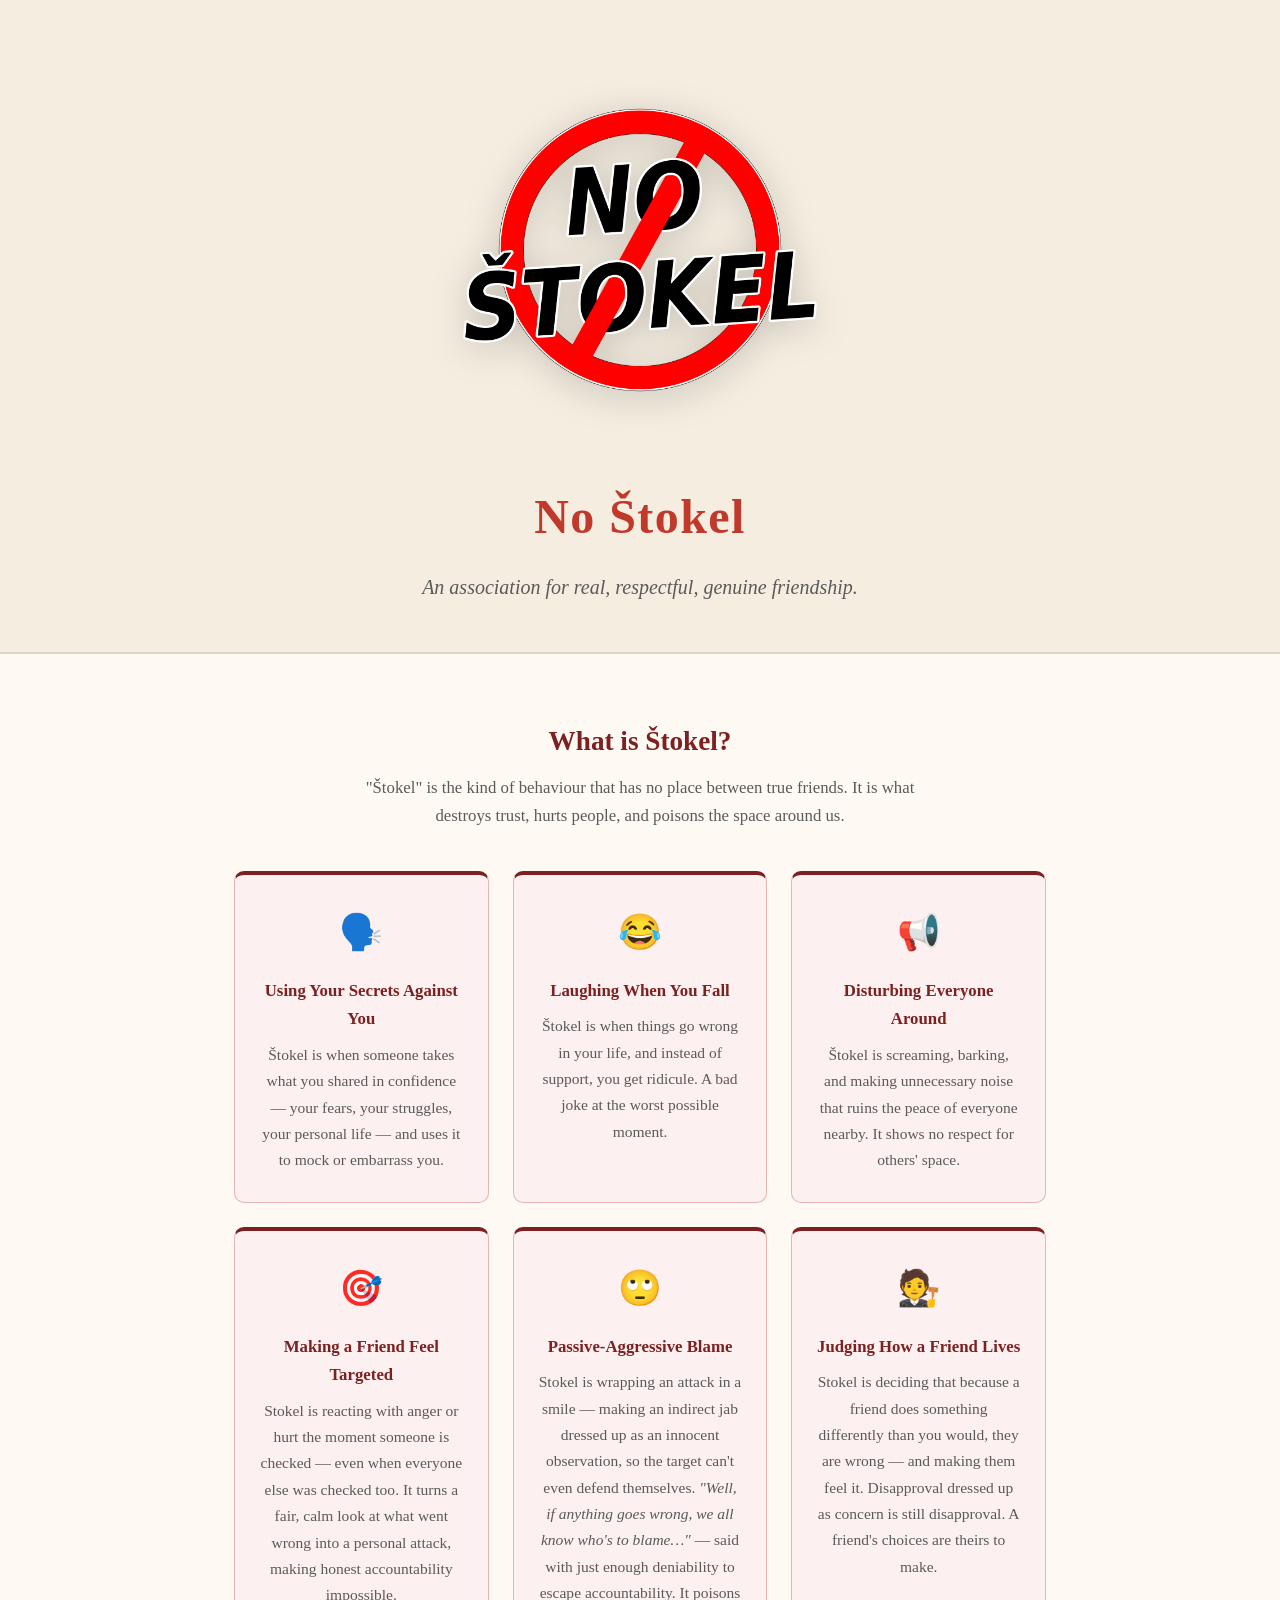
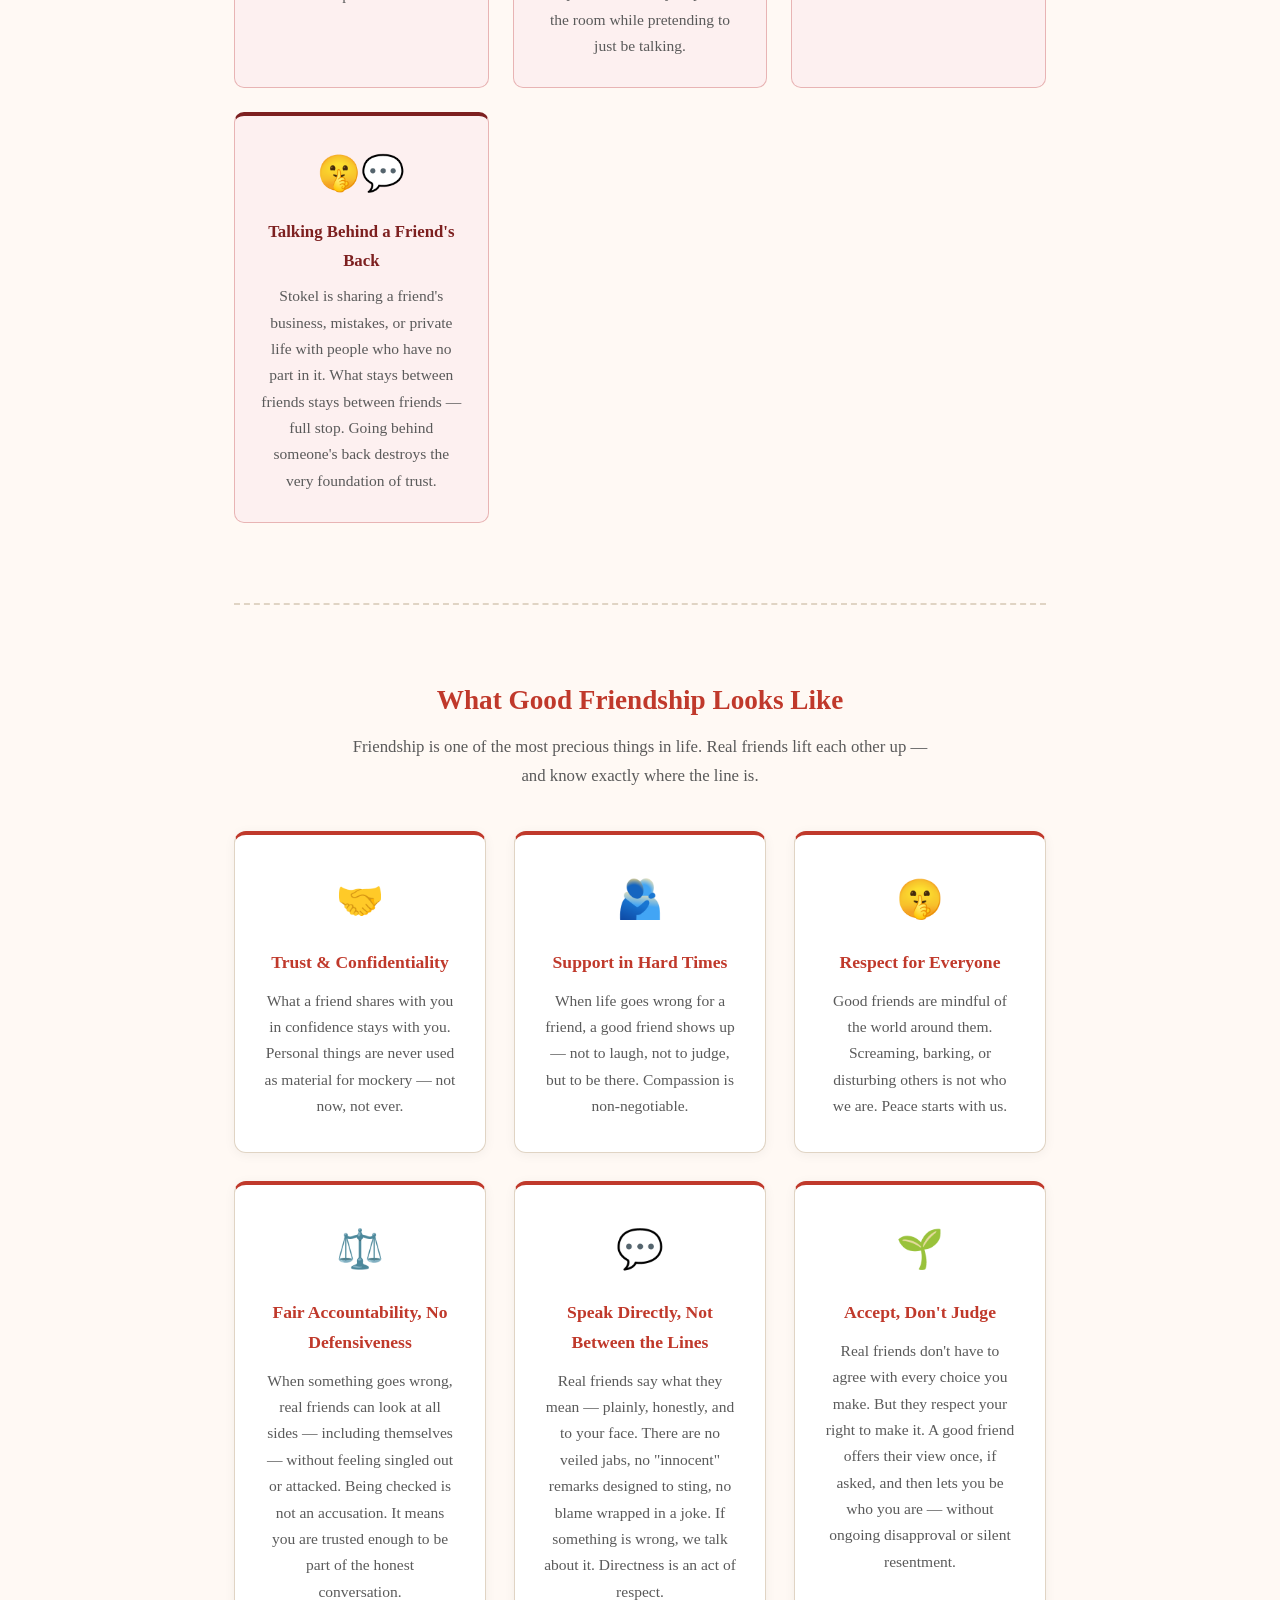
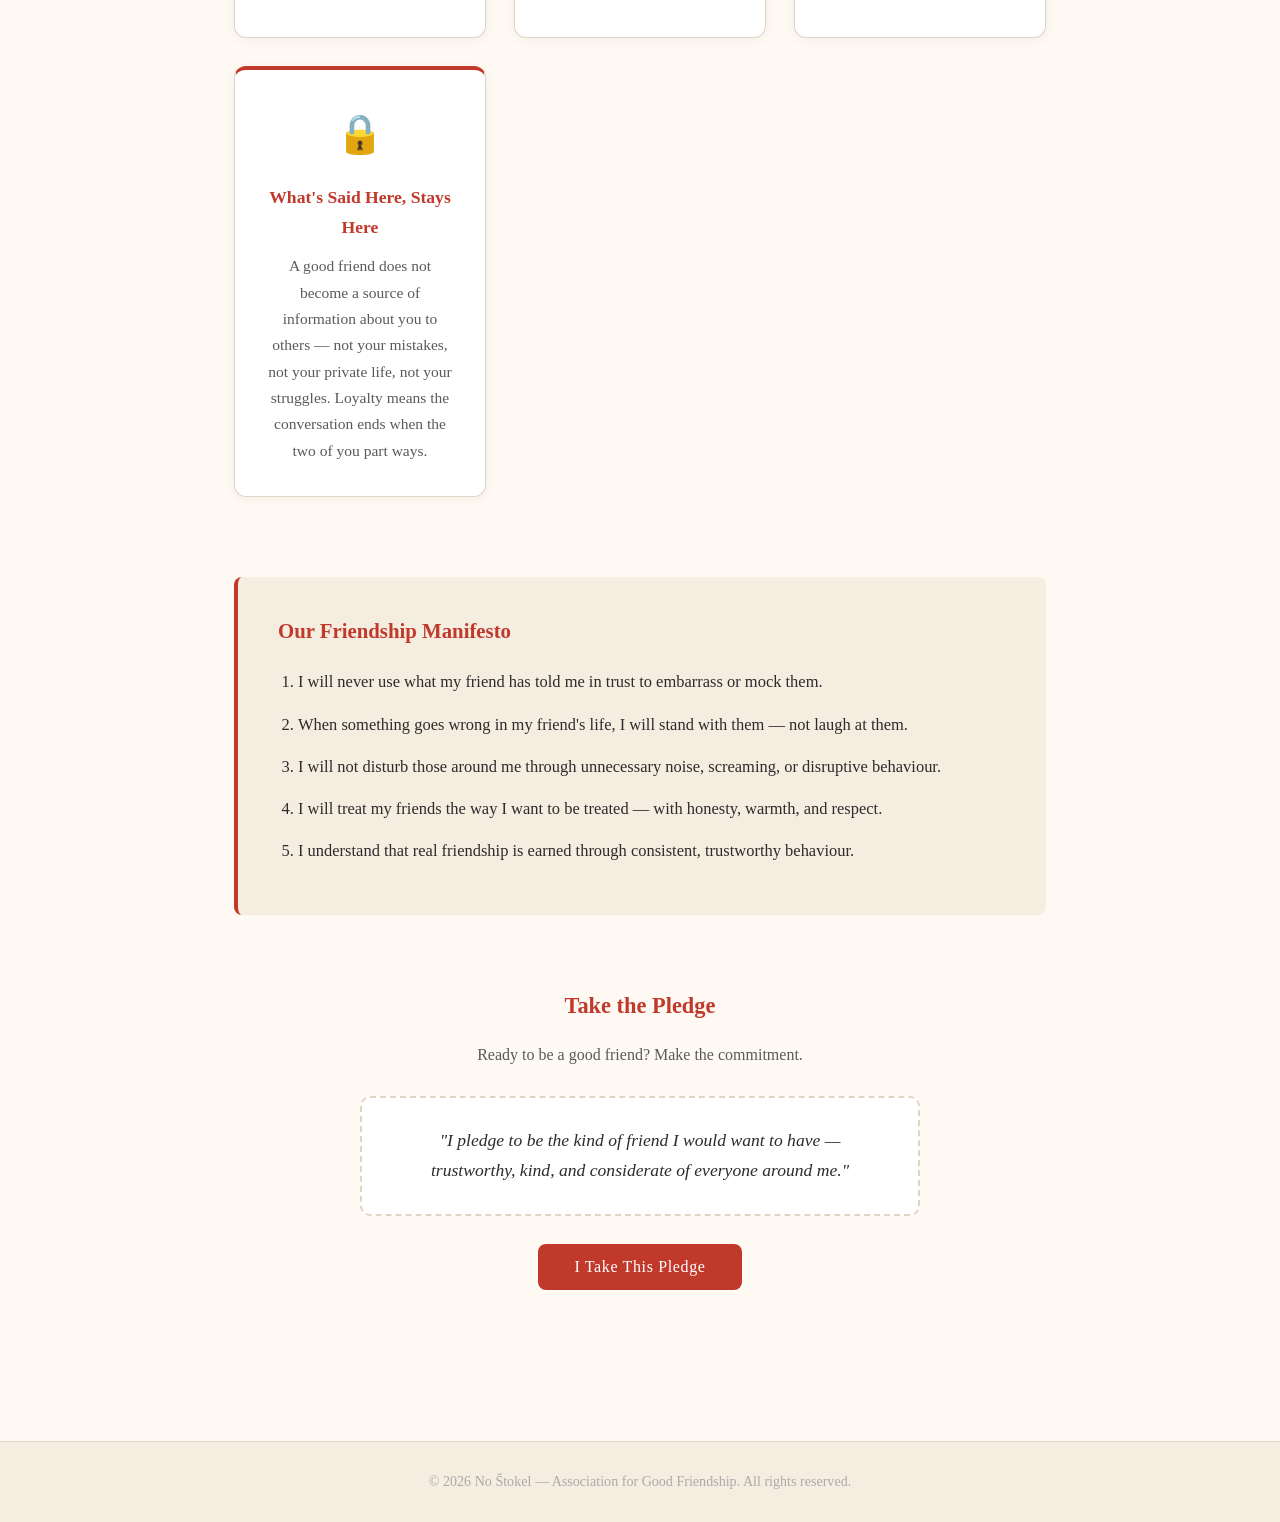
==== index.html @ 29a3761f "Initial commit: No Stokel association page" ====
<!DOCTYPE html>
<html lang="en">
<head>
  <meta charset="UTF-8" />
  <meta name="viewport" content="width=device-width, initial-scale=1.0" />
  <title>No Štokel — Association for Good Friendship</title>  <link rel="icon" type="image/x-icon" href="favicon.ico" />  <link rel="stylesheet" href="style.css" />
</head>
<body>

  <!-- HERO -->
  <header class="hero">
    <img src="NO STOKEL.png" alt="No Štokel — Good Friendship" />
    <h1>No Štokel</h1>
    <p class="tagline">An association for real, respectful, genuine friendship.</p>
  </header>

  <main>

    <!-- WHAT IS STOKEL? -->
    <section class="stokel-section">
      <div class="section-heading">
        <h2 class="bad">What is Štokel?</h2>
        <p>
          "Štokel" is the kind of behaviour that has no place between true friends.
          It is what destroys trust, hurts people, and poisons the space around us.
        </p>
      </div>
      <div class="stokel-cards">

        <article class="stokel-card">
          <span class="icon">🗣️</span>
          <h3>Using Your Secrets Against You</h3>
          <p>
            Štokel is when someone takes what you shared in confidence — your fears,
            your struggles, your personal life — and uses it to mock or embarrass you.
          </p>
        </article>

        <article class="stokel-card">
          <span class="icon">😂</span>
          <h3>Laughing When You Fall</h3>
          <p>
            Štokel is when things go wrong in your life, and instead of support,
            you get ridicule. A bad joke at the worst possible moment.
          </p>
        </article>

        <article class="stokel-card">
          <span class="icon">📢</span>
          <h3>Disturbing Everyone Around</h3>
          <p>
            Štokel is screaming, barking, and making unnecessary noise that ruins
            the peace of everyone nearby. It shows no respect for others' space.
          </p>
        </article>
        <article class="stokel-card">
          <span class="icon">🎯</span>
          <h3>Making a Friend Feel Targeted</h3>
          <p>
            Stokel is reacting with anger or hurt the moment someone is
            checked — even when everyone else was checked too. It turns a
            fair, calm look at what went wrong into a personal attack,
            making honest accountability impossible.
          </p>
        </article>

        <article class="stokel-card">
          <span class="icon">🙄</span>
          <h3>Passive-Aggressive Blame</h3>
          <p>
            Stokel is wrapping an attack in a smile — making an indirect jab
            dressed up as an innocent observation, so the target can't even
            defend themselves. <em>"Well, if anything goes wrong, we all know
            who's to blame…"</em> — said with just enough deniability to escape
            accountability. It poisons the room while pretending to just
            be talking.
          </p>
        </article>

        <article class="stokel-card">
          <span class="icon">🧑‍⚖️</span>
          <h3>Judging How a Friend Lives</h3>
          <p>
            Stokel is deciding that because a friend does something differently
            than you would, they are wrong — and making them feel it.
            Disapproval dressed up as concern is still disapproval.
            A friend's choices are theirs to make.
          </p>
        </article>

        <article class="stokel-card">
          <span class="icon">🤫💬</span>
          <h3>Talking Behind a Friend's Back</h3>
          <p>
            Stokel is sharing a friend's business, mistakes, or private life
            with people who have no part in it. What stays between friends
            stays between friends — full stop. Going behind someone's back
            destroys the very foundation of trust.
          </p>
        </article>

      </div>
    </section>

    <hr class="section-divider" />

    <!-- WHAT GOOD FRIENDSHIP LOOKS LIKE -->
    <section class="friendship-section">
      <div class="section-heading">
        <h2 class="good">What Good Friendship Looks Like</h2>
        <p>
          Friendship is one of the most precious things in life.
          Real friends lift each other up — and know exactly where the line is.
        </p>
      </div>
      <div class="pillars">

        <article class="pillar">
          <span class="icon">🤝</span>
          <h3>Trust &amp; Confidentiality</h3>
          <p>
            What a friend shares with you in confidence stays with you.
            Personal things are never used as material for mockery — not now, not ever.
          </p>
        </article>

        <article class="pillar">
          <span class="icon">🫂</span>
          <h3>Support in Hard Times</h3>
          <p>
            When life goes wrong for a friend, a good friend shows up — not to laugh,
            not to judge, but to be there. Compassion is non-negotiable.
          </p>
        </article>

        <article class="pillar">
          <span class="icon">🤫</span>
          <h3>Respect for Everyone</h3>
          <p>
            Good friends are mindful of the world around them. Screaming, barking,
            or disturbing others is not who we are. Peace starts with us.
          </p>
        </article>

        <article class="pillar">
          <span class="icon">⚖️</span>
          <h3>Fair Accountability, No Defensiveness</h3>
          <p>
            When something goes wrong, real friends can look at all sides —
            including themselves — without feeling singled out or attacked.
            Being checked is not an accusation. It means you are trusted
            enough to be part of the honest conversation.
          </p>
        </article>

        <article class="pillar">
          <span class="icon">💬</span>
          <h3>Speak Directly, Not Between the Lines</h3>
          <p>
            Real friends say what they mean — plainly, honestly, and to your face.
            There are no veiled jabs, no "innocent" remarks designed to sting,
            no blame wrapped in a joke. If something is wrong, we talk about it.
            Directness is an act of respect.
          </p>
        </article>

        <article class="pillar">
          <span class="icon">🌱</span>
          <h3>Accept, Don't Judge</h3>
          <p>
            Real friends don't have to agree with every choice you make.
            But they respect your right to make it. A good friend offers
            their view once, if asked, and then lets you be who you are —
            without ongoing disapproval or silent resentment.
          </p>
        </article>

        <article class="pillar">
          <span class="icon">🔒</span>
          <h3>What's Said Here, Stays Here</h3>
          <p>
            A good friend does not become a source of information about you
            to others — not your mistakes, not your private life, not your
            struggles. Loyalty means the conversation ends when the two of
            you part ways.
          </p>
        </article>

      </div>
    </section>

    <!-- MANIFESTO -->
    <section class="manifesto">
      <h2>Our Friendship Manifesto</h2>
      <ol>
        <li>I will never use what my friend has told me in trust to embarrass or mock them.</li>
        <li>When something goes wrong in my friend's life, I will stand with them — not laugh at them.</li>
        <li>I will not disturb those around me through unnecessary noise, screaming, or disruptive behaviour.</li>
        <li>I will treat my friends the way I want to be treated — with honesty, warmth, and respect.</li>
        <li>I understand that real friendship is earned through consistent, trustworthy behaviour.</li>
      </ol>
    </section>

    <!-- PLEDGE -->
    <section class="pledge">
      <h2>Take the Pledge</h2>
      <p>Ready to be a good friend? Make the commitment.</p>
      <div class="pledge-box">
        "I pledge to be the kind of friend I would want to have —
        trustworthy, kind, and considerate of everyone around me."
      </div>
      <br />
      <button class="pledge-btn" onclick="takePledge()">I Take This Pledge</button>
      <p class="pledge-msg" id="pledgeMsg">Welcome to No Štokel. The world needs more friends like you.</p>
    </section>

  </main>

  <footer>
    &copy; 2026 No Štokel — Association for Good Friendship. All rights reserved.
  </footer>

  <script src="main.js"></script>

</body>
</html>
---- style.css ----
*, *::before, *::after {
  box-sizing: border-box;
  margin: 0;
  padding: 0;
}

:root {
  --warm: #f5ede0;
  --accent: #c0392b;
  --dark: #2c2c2c;
  --mid: #5a5a5a;
  --light: #fff9f4;
  --border: #e0d4c4;
  --bad: #7d2020;
  --bad-bg: #fdf0f0;
  --bad-border: #e8b4b4;
}

body {
  font-family: 'Georgia', serif;
  background-color: var(--light);
  color: var(--dark);
  line-height: 1.7;
}

/* ── HERO ── */
.hero {
  display: flex;
  flex-direction: column;
  align-items: center;
  justify-content: center;
  padding: 60px 24px 48px;
  background: var(--warm);
  border-bottom: 2px solid var(--border);
  text-align: center;
}

.hero img {
  max-width: min(380px, 80vw);
  height: auto;
  filter: drop-shadow(0 6px 18px rgba(0,0,0,0.18));
  margin-bottom: 36px;
}

.hero h1 {
  font-size: clamp(1.8rem, 5vw, 3rem);
  letter-spacing: 0.03em;
  color: var(--accent);
  margin-bottom: 12px;
}

.hero p.tagline {
  font-size: clamp(1rem, 2.5vw, 1.25rem);
  color: var(--mid);
  max-width: 520px;
  font-style: italic;
}

/* ── MAIN ── */
main {
  max-width: 860px;
  margin: 0 auto;
  padding: 64px 24px 80px;
}

/* ── SECTION HEADING ── */
.section-heading {
  text-align: center;
  margin-bottom: 40px;
}

.section-heading h2 {
  font-size: 1.7rem;
  margin-bottom: 10px;
}

.section-heading h2.bad {
  color: var(--bad);
}

.section-heading h2.good {
  color: var(--accent);
}

.section-heading p {
  font-size: 1.05rem;
  color: var(--mid);
  max-width: 600px;
  margin: 0 auto;
}

/* ── STOKEL SECTION ── */
.stokel-section {
  margin-bottom: 80px;
}

.stokel-cards {
  display: grid;
  grid-template-columns: repeat(auto-fit, minmax(240px, 1fr));
  gap: 24px;
}

.stokel-card {
  background: var(--bad-bg);
  border: 1px solid var(--bad-border);
  border-top: 4px solid var(--bad);
  border-radius: 10px;
  padding: 28px 24px;
  text-align: center;
  transition: transform 0.2s, box-shadow 0.2s;
}

.stokel-card:hover {
  transform: translateY(-3px);
  box-shadow: 0 6px 20px rgba(192,57,43,0.12);
}

.stokel-card .icon {
  font-size: 2.2rem;
  margin-bottom: 14px;
  display: block;
}

.stokel-card h3 {
  font-size: 1.05rem;
  color: var(--bad);
  margin-bottom: 8px;
}

.stokel-card p {
  font-size: 0.97rem;
  color: var(--mid);
}

/* ── DIVIDER ── */
.section-divider {
  border: none;
  border-top: 2px dashed var(--border);
  margin: 0 0 72px;
}

/* ── FRIENDSHIP PILLARS ── */
.friendship-section {
  margin-bottom: 80px;
}

.pillars {
  display: grid;
  grid-template-columns: repeat(auto-fit, minmax(240px, 1fr));
  gap: 28px;
}

.pillar {
  background: #fff;
  border: 1px solid var(--border);
  border-top: 4px solid var(--accent);
  border-radius: 12px;
  padding: 32px 28px;
  text-align: center;
  box-shadow: 0 2px 12px rgba(0,0,0,0.05);
  transition: transform 0.2s, box-shadow 0.2s;
}

.pillar:hover {
  transform: translateY(-4px);
  box-shadow: 0 8px 24px rgba(0,0,0,0.1);
}

.pillar .icon {
  font-size: 2.4rem;
  margin-bottom: 16px;
  display: block;
}

.pillar h3 {
  font-size: 1.1rem;
  color: var(--accent);
  margin-bottom: 10px;
}

.pillar p {
  font-size: 0.97rem;
  color: var(--mid);
}

/* ── MANIFESTO ── */
.manifesto {
  background: var(--warm);
  border-left: 4px solid var(--accent);
  border-radius: 8px;
  padding: 36px 40px;
  margin-bottom: 72px;
}

.manifesto h2 {
  font-size: 1.3rem;
  color: var(--accent);
  margin-bottom: 20px;
}

.manifesto ol {
  padding-left: 20px;
}

.manifesto ol li {
  margin-bottom: 14px;
  font-size: 1.03rem;
  color: var(--dark);
}

/* ── PLEDGE ── */
.pledge {
  text-align: center;
}

.pledge h2 {
  font-size: 1.4rem;
  color: var(--accent);
  margin-bottom: 16px;
}

.pledge p {
  font-size: 1rem;
  color: var(--mid);
  margin-bottom: 28px;
}

.pledge-box {
  display: inline-block;
  background: #fff;
  border: 2px dashed var(--border);
  border-radius: 10px;
  padding: 28px 40px;
  font-size: 1.1rem;
  font-style: italic;
  color: var(--dark);
  max-width: 560px;
  cursor: default;
}

.pledge-btn {
  display: inline-block;
  margin-top: 28px;
  padding: 14px 36px;
  background: var(--accent);
  color: #fff;
  border: none;
  border-radius: 8px;
  font-size: 1rem;
  font-family: inherit;
  cursor: pointer;
  letter-spacing: 0.04em;
  transition: background 0.2s, transform 0.15s;
}

.pledge-btn:hover {
  background: #a93226;
  transform: scale(1.03);
}

.pledge-btn:active {
  transform: scale(0.98);
}

.pledge-msg {
  margin-top: 16px;
  font-size: 1rem;
  color: #27ae60;
  min-height: 1.5em;
  font-weight: bold;
  opacity: 0;
  transition: opacity 0.4s;
}

.pledge-msg.show {
  opacity: 1;
}

/* ── FOOTER ── */
footer {
  text-align: center;
  padding: 28px 24px;
  border-top: 1px solid var(--border);
  font-size: 0.88rem;
  color: #aaa;
  background: var(--warm);
}
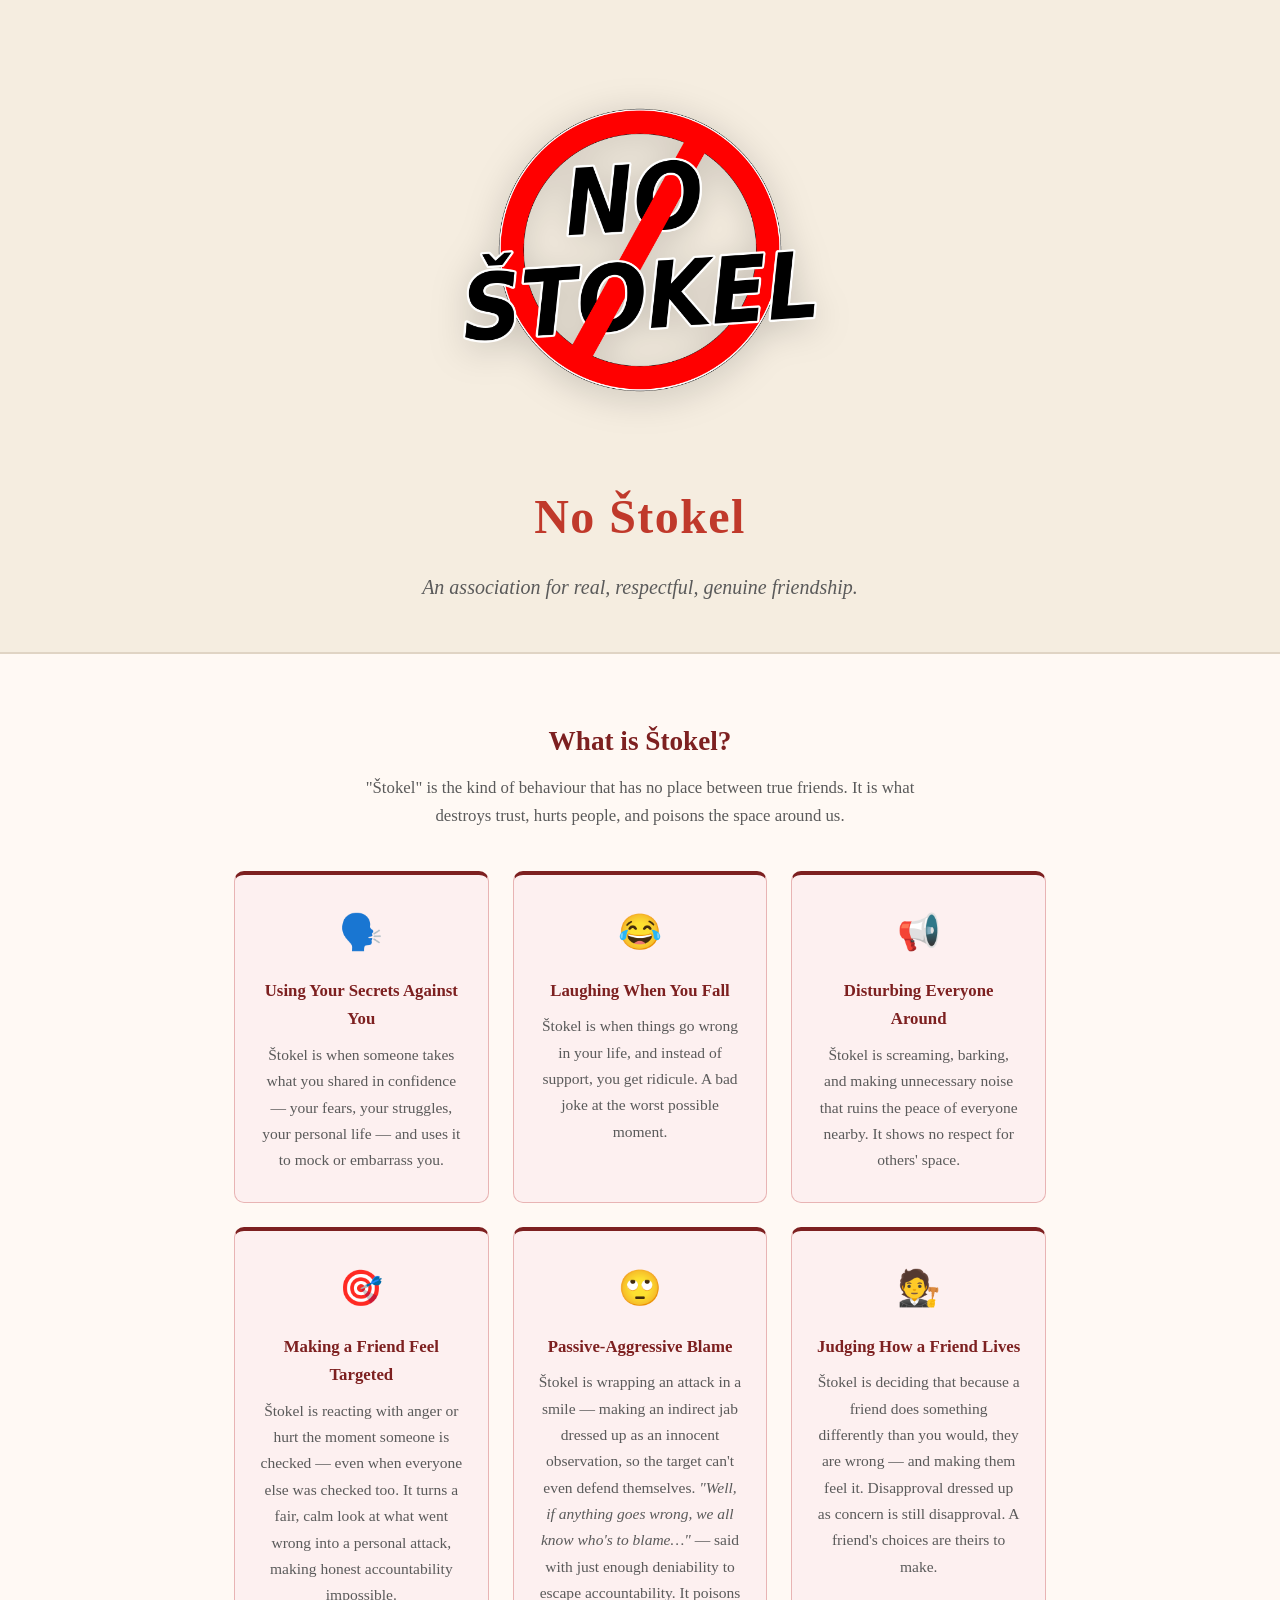
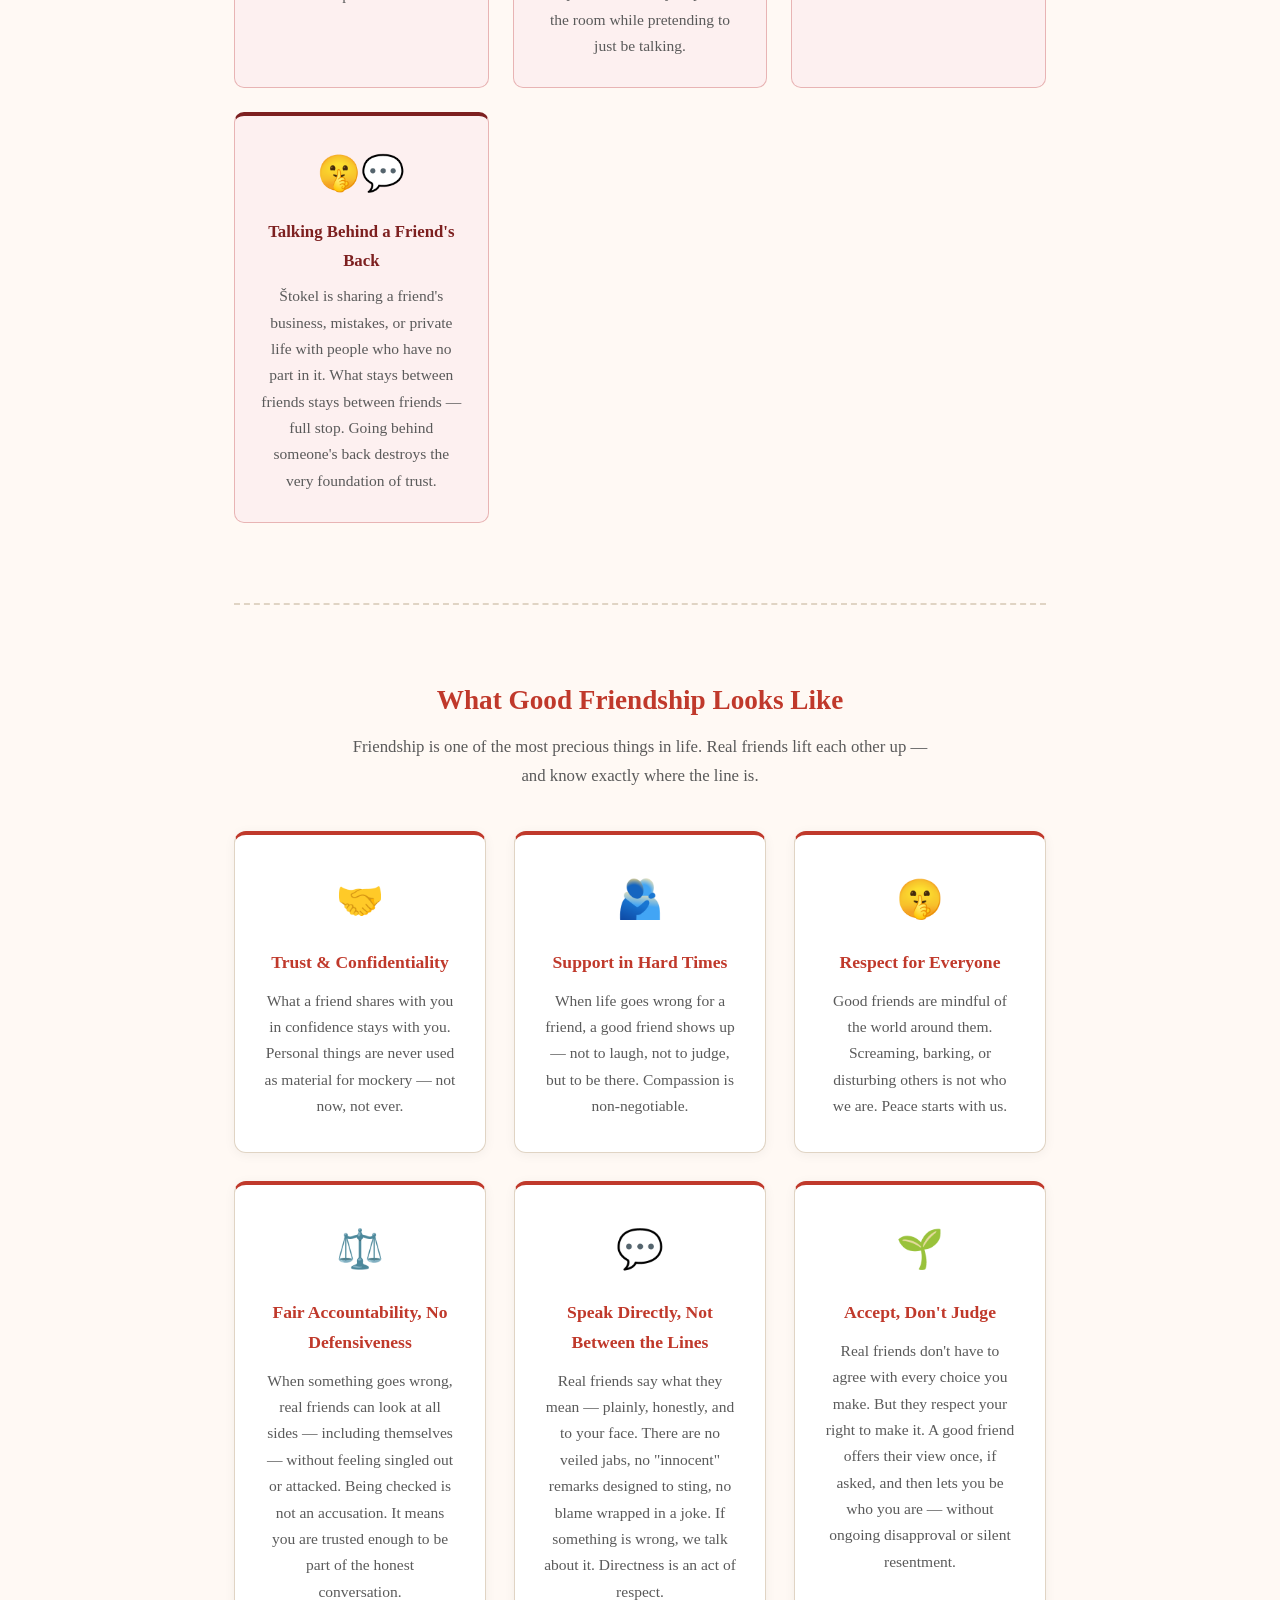
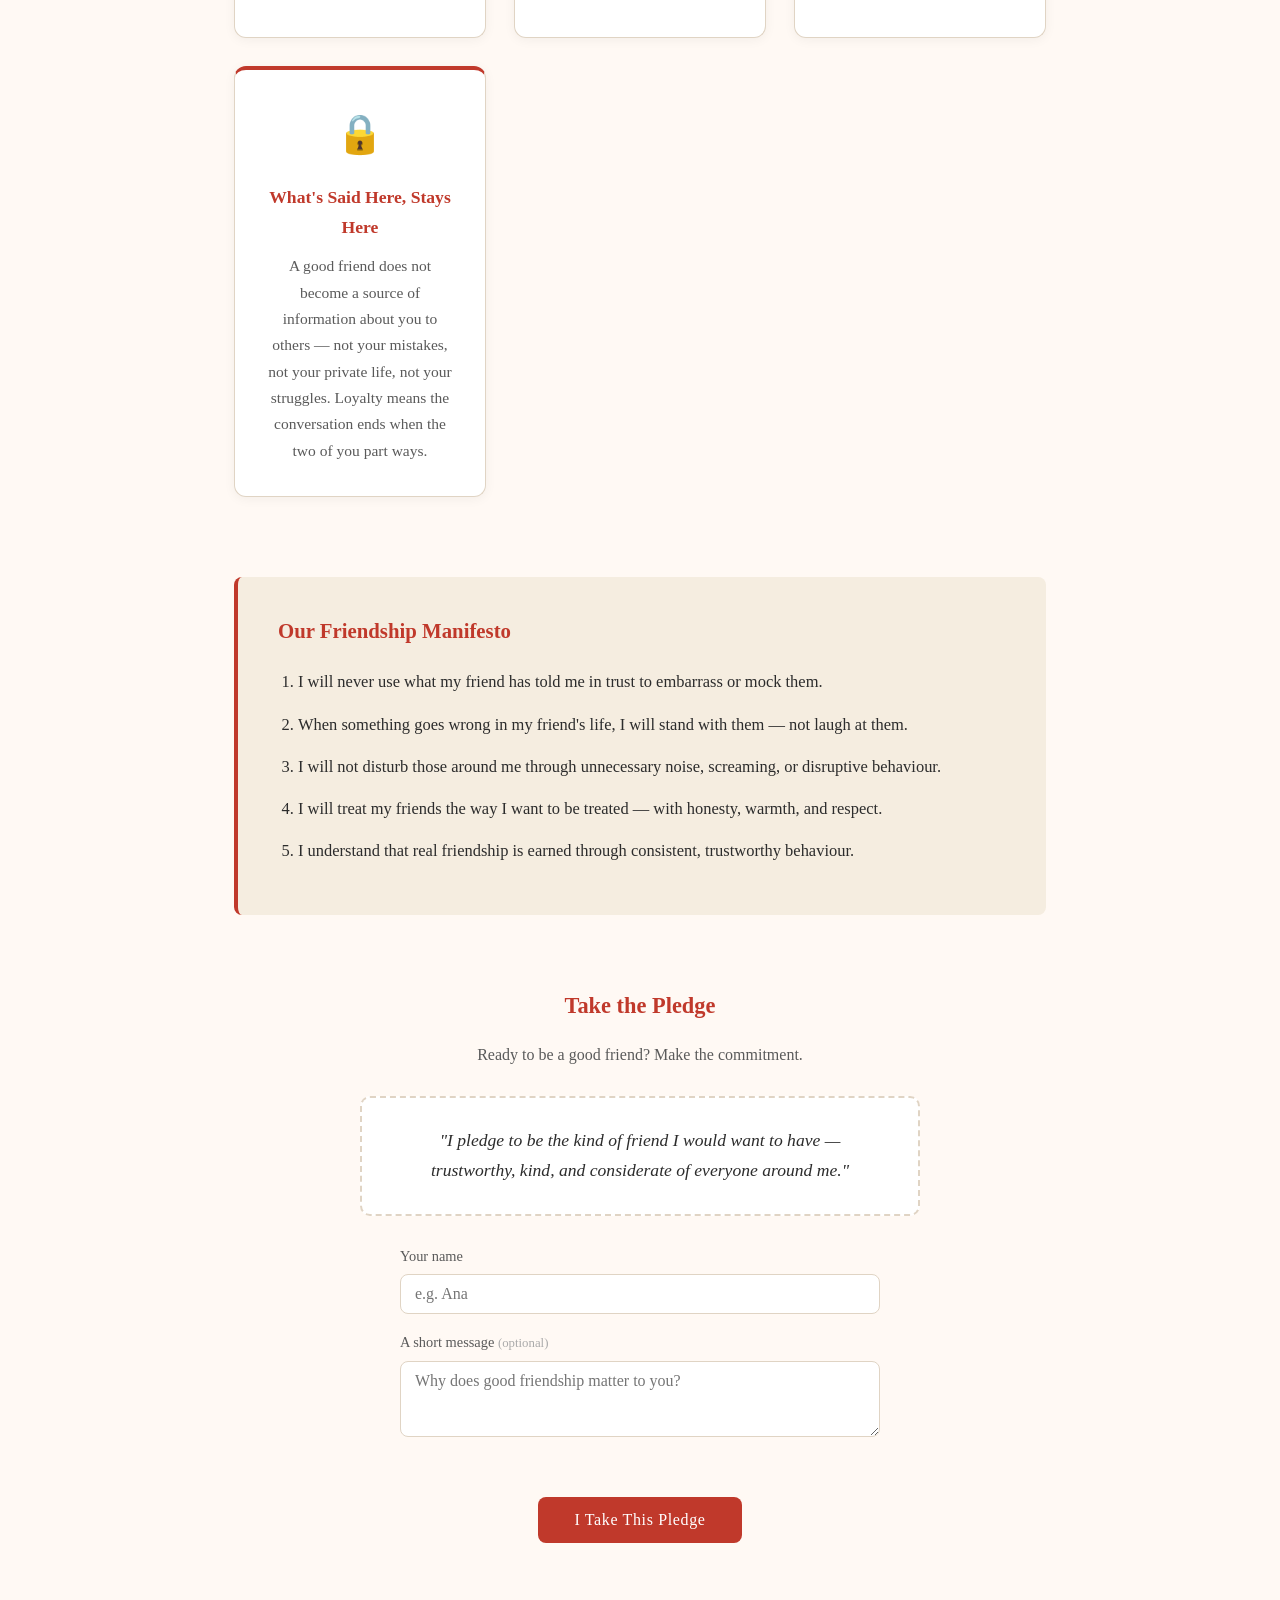
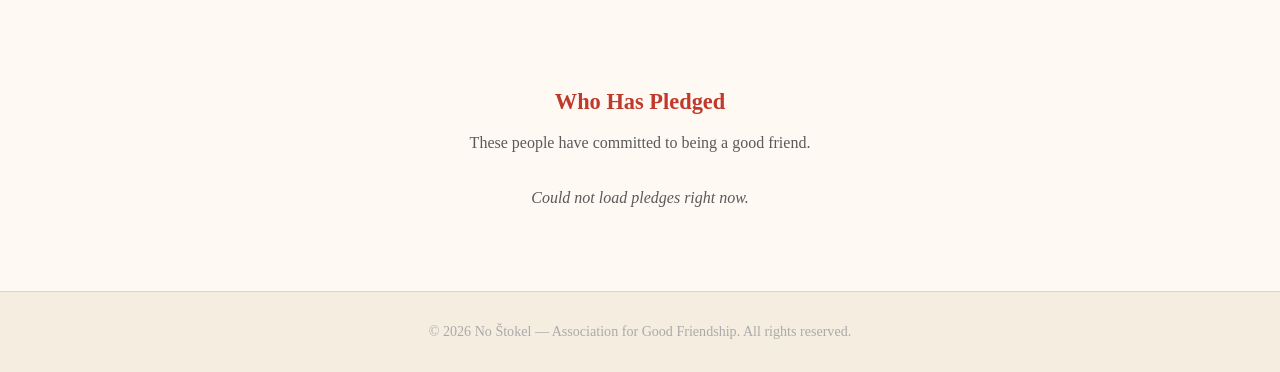
==== commit 0c9a53eb: "Add pledge form, wall, D1 backend, Turnstile, fix Štokel spelling" ====
--- a/index.html
+++ b/index.html
@@ -3,7 +3,11 @@
 <head>
   <meta charset="UTF-8" />
   <meta name="viewport" content="width=device-width, initial-scale=1.0" />
-  <title>No Štokel — Association for Good Friendship</title>  <link rel="icon" type="image/x-icon" href="favicon.ico" />  <link rel="stylesheet" href="style.css" />
+  <title>No Štokel — Association for Good Friendship</title>
+  <link rel="icon" type="image/x-icon" href="favicon.ico" />
+  <link rel="stylesheet" href="style.css" />
+  <!-- Cloudflare Turnstile -->
+  <script src="https://challenges.cloudflare.com/turnstile/v0/api.js" async defer></script>
 </head>
 <body>
 
@@ -57,7 +61,7 @@
           <span class="icon">🎯</span>
           <h3>Making a Friend Feel Targeted</h3>
           <p>
-            Stokel is reacting with anger or hurt the moment someone is
+            Štokel is reacting with anger or hurt the moment someone is
             checked — even when everyone else was checked too. It turns a
             fair, calm look at what went wrong into a personal attack,
             making honest accountability impossible.
@@ -68,7 +72,7 @@
           <span class="icon">🙄</span>
           <h3>Passive-Aggressive Blame</h3>
           <p>
-            Stokel is wrapping an attack in a smile — making an indirect jab
+            Štokel is wrapping an attack in a smile — making an indirect jab
             dressed up as an innocent observation, so the target can't even
             defend themselves. <em>"Well, if anything goes wrong, we all know
             who's to blame…"</em> — said with just enough deniability to escape
@@ -81,7 +85,7 @@
           <span class="icon">🧑‍⚖️</span>
           <h3>Judging How a Friend Lives</h3>
           <p>
-            Stokel is deciding that because a friend does something differently
+            Štokel is deciding that because a friend does something differently
             than you would, they are wrong — and making them feel it.
             Disapproval dressed up as concern is still disapproval.
             A friend's choices are theirs to make.
@@ -92,7 +96,7 @@
           <span class="icon">🤫💬</span>
           <h3>Talking Behind a Friend's Back</h3>
           <p>
-            Stokel is sharing a friend's business, mistakes, or private life
+            Štokel is sharing a friend's business, mistakes, or private life
             with people who have no part in it. What stays between friends
             stays between friends — full stop. Going behind someone's back
             destroys the very foundation of trust.
@@ -209,9 +213,31 @@
         "I pledge to be the kind of friend I would want to have —
         trustworthy, kind, and considerate of everyone around me."
       </div>
-      <br />
-      <button class="pledge-btn" onclick="takePledge()">I Take This Pledge</button>
-      <p class="pledge-msg" id="pledgeMsg">Welcome to No Štokel. The world needs more friends like you.</p>
+
+      <form class="pledge-form" id="pledgeForm" novalidate>
+        <div class="form-row">
+          <label for="pledgeName">Your name</label>
+          <input type="text" id="pledgeName" name="name" maxlength="100" placeholder="e.g. Ana" required />
+        </div>
+        <div class="form-row">
+          <label for="pledgeMessage">A short message <span class="optional">(optional)</span></label>
+          <textarea id="pledgeMessage" name="message" maxlength="500" rows="3" placeholder="Why does good friendship matter to you?"></textarea>
+        </div>
+        <!-- Cloudflare Turnstile robot check -->
+        <!-- Replace data-sitekey with your key from: dash.cloudflare.com → Turnstile → Create widget -->
+        <div class="cf-turnstile" data-sitekey="1x00000000000000000000AA" data-theme="light"></div>
+        <button class="pledge-btn" type="submit">I Take This Pledge</button>
+        <p class="pledge-feedback" id="pledgeFeedback" aria-live="polite"></p>
+      </form>
+    </section>
+
+    <!-- WALL OF PLEDGES -->
+    <section class="wall-section">
+      <h2>Who Has Pledged</h2>
+      <p class="wall-sub">These people have committed to being a good friend.</p>
+      <div class="wall" id="pledgeWall">
+        <p class="wall-empty">Loading pledges…</p>
+      </div>
     </section>
 
   </main>
--- a/style.css
+++ b/style.css
@@ -276,6 +276,127 @@
   opacity: 1;
 }
 
+/* ── PLEDGE FORM ── */
+.pledge-form {
+  margin-top: 28px;
+  display: flex;
+  flex-direction: column;
+  align-items: center;
+  gap: 16px;
+  max-width: 480px;
+  margin-left: auto;
+  margin-right: auto;
+}
+
+.form-row {
+  width: 100%;
+  display: flex;
+  flex-direction: column;
+  gap: 6px;
+  text-align: left;
+}
+
+.form-row label {
+  font-size: 0.9rem;
+  color: var(--mid);
+}
+
+.form-row .optional {
+  font-size: 0.8rem;
+  color: #aaa;
+}
+
+.form-row input,
+.form-row textarea {
+  width: 100%;
+  padding: 10px 14px;
+  border: 1px solid var(--border);
+  border-radius: 8px;
+  font-size: 1rem;
+  font-family: 'Georgia', serif;
+  background: #fff;
+  color: var(--dark);
+  resize: vertical;
+  transition: border-color 0.2s;
+}
+
+.form-row input:focus,
+.form-row textarea:focus {
+  outline: none;
+  border-color: var(--accent);
+}
+
+.pledge-feedback {
+  min-height: 1.5em;
+  font-size: 0.97rem;
+  font-weight: bold;
+  text-align: center;
+}
+
+.pledge-feedback.success { color: #27ae60; }
+.pledge-feedback.error   { color: var(--accent); }
+
+/* ── WALL OF PLEDGES ── */
+.wall-section {
+  margin-top: 72px;
+  text-align: center;
+}
+
+.wall-section h2 {
+  font-size: 1.4rem;
+  color: var(--accent);
+  margin-bottom: 8px;
+}
+
+.wall-sub {
+  font-size: 1rem;
+  color: var(--mid);
+  margin-bottom: 28px;
+}
+
+.wall {
+  display: grid;
+  grid-template-columns: repeat(auto-fill, minmax(220px, 1fr));
+  gap: 16px;
+  max-width: 860px;
+  margin: 0 auto;
+}
+
+.wall-card {
+  background: #fff;
+  border: 1px solid var(--border);
+  border-radius: 10px;
+  padding: 18px 20px;
+  text-align: left;
+  box-shadow: 0 2px 8px rgba(0,0,0,0.04);
+}
+
+.wall-card .pledger-name {
+  font-weight: bold;
+  color: var(--dark);
+  margin-bottom: 6px;
+  font-size: 0.97rem;
+}
+
+.wall-card .pledger-msg {
+  font-size: 0.9rem;
+  color: var(--mid);
+  font-style: italic;
+}
+
+.wall-card .pledger-date {
+  font-size: 0.78rem;
+  color: #bbb;
+  margin-top: 8px;
+}
+
+.wall-empty {
+  color: var(--mid);
+  font-style: italic;
+  grid-column: 1 / -1;
+  text-align: center;
+}
+
 /* ── FOOTER ── */
 footer {
   text-align: center;
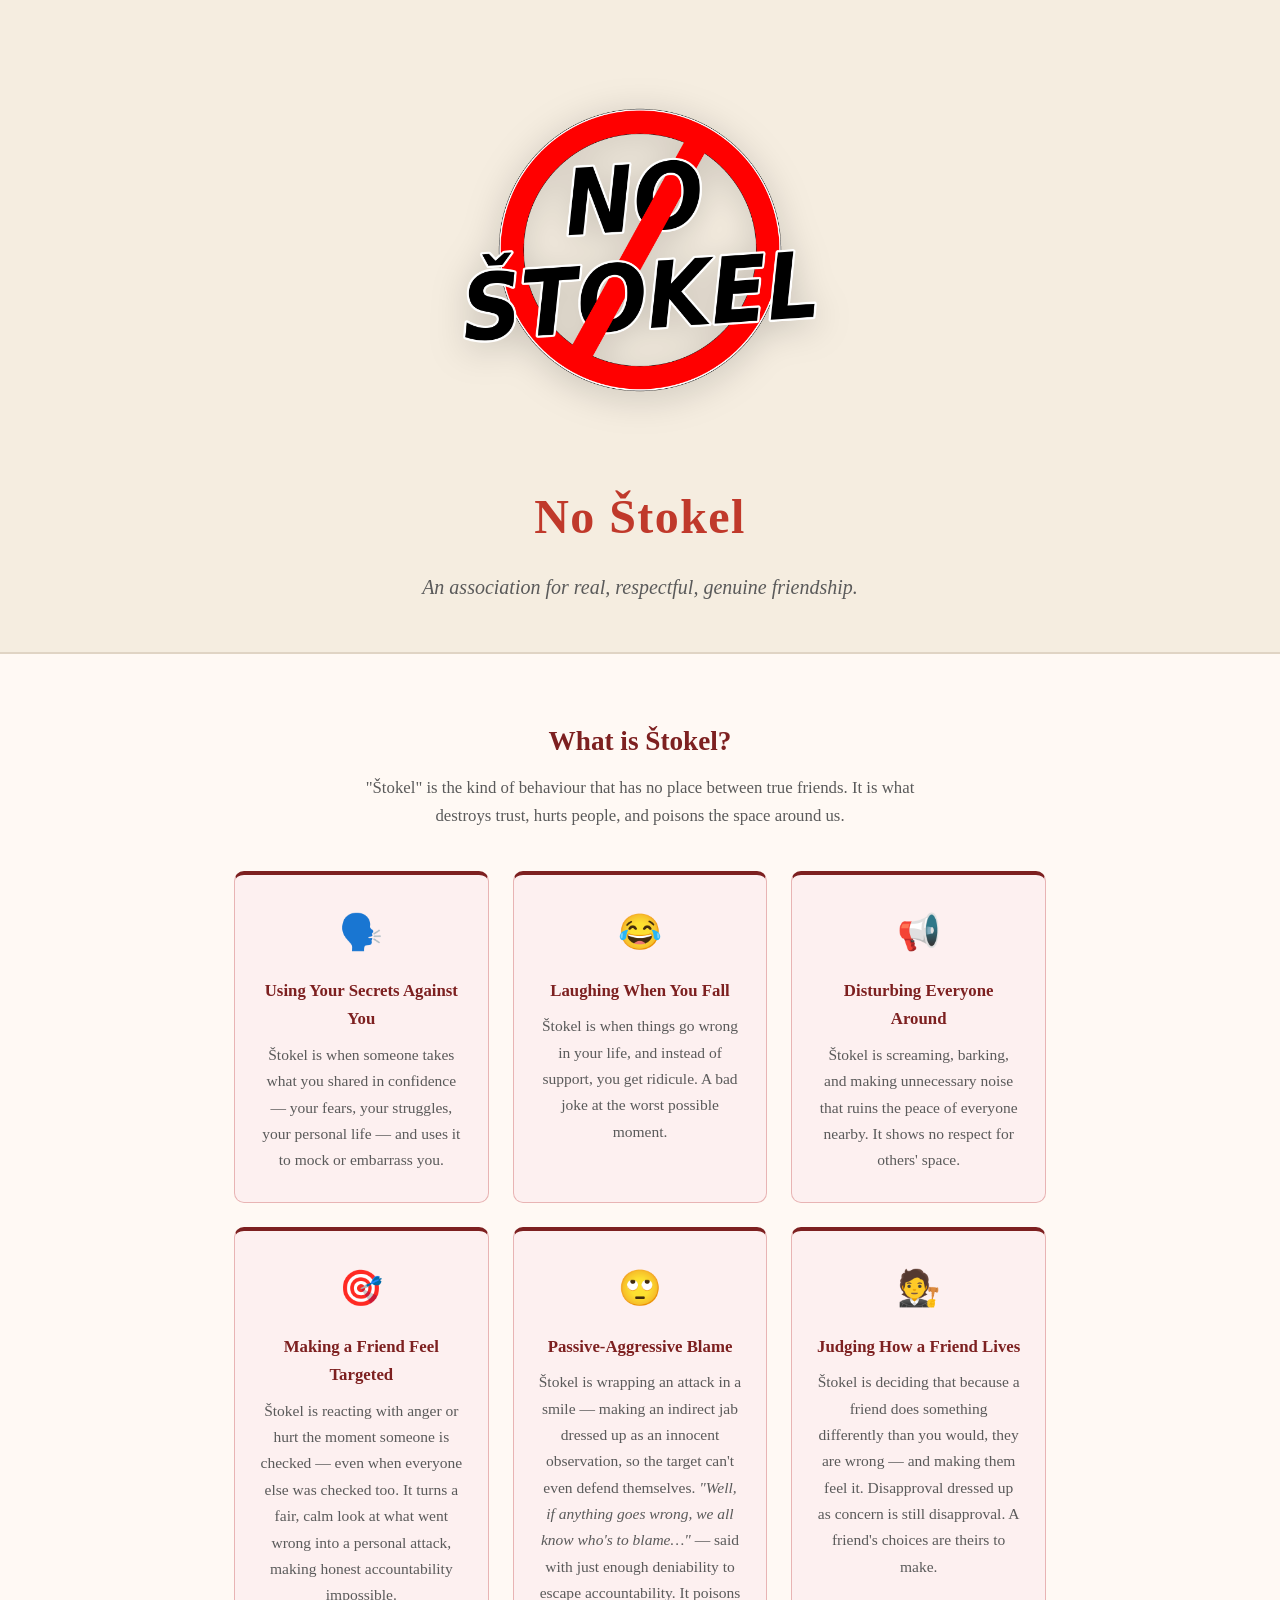
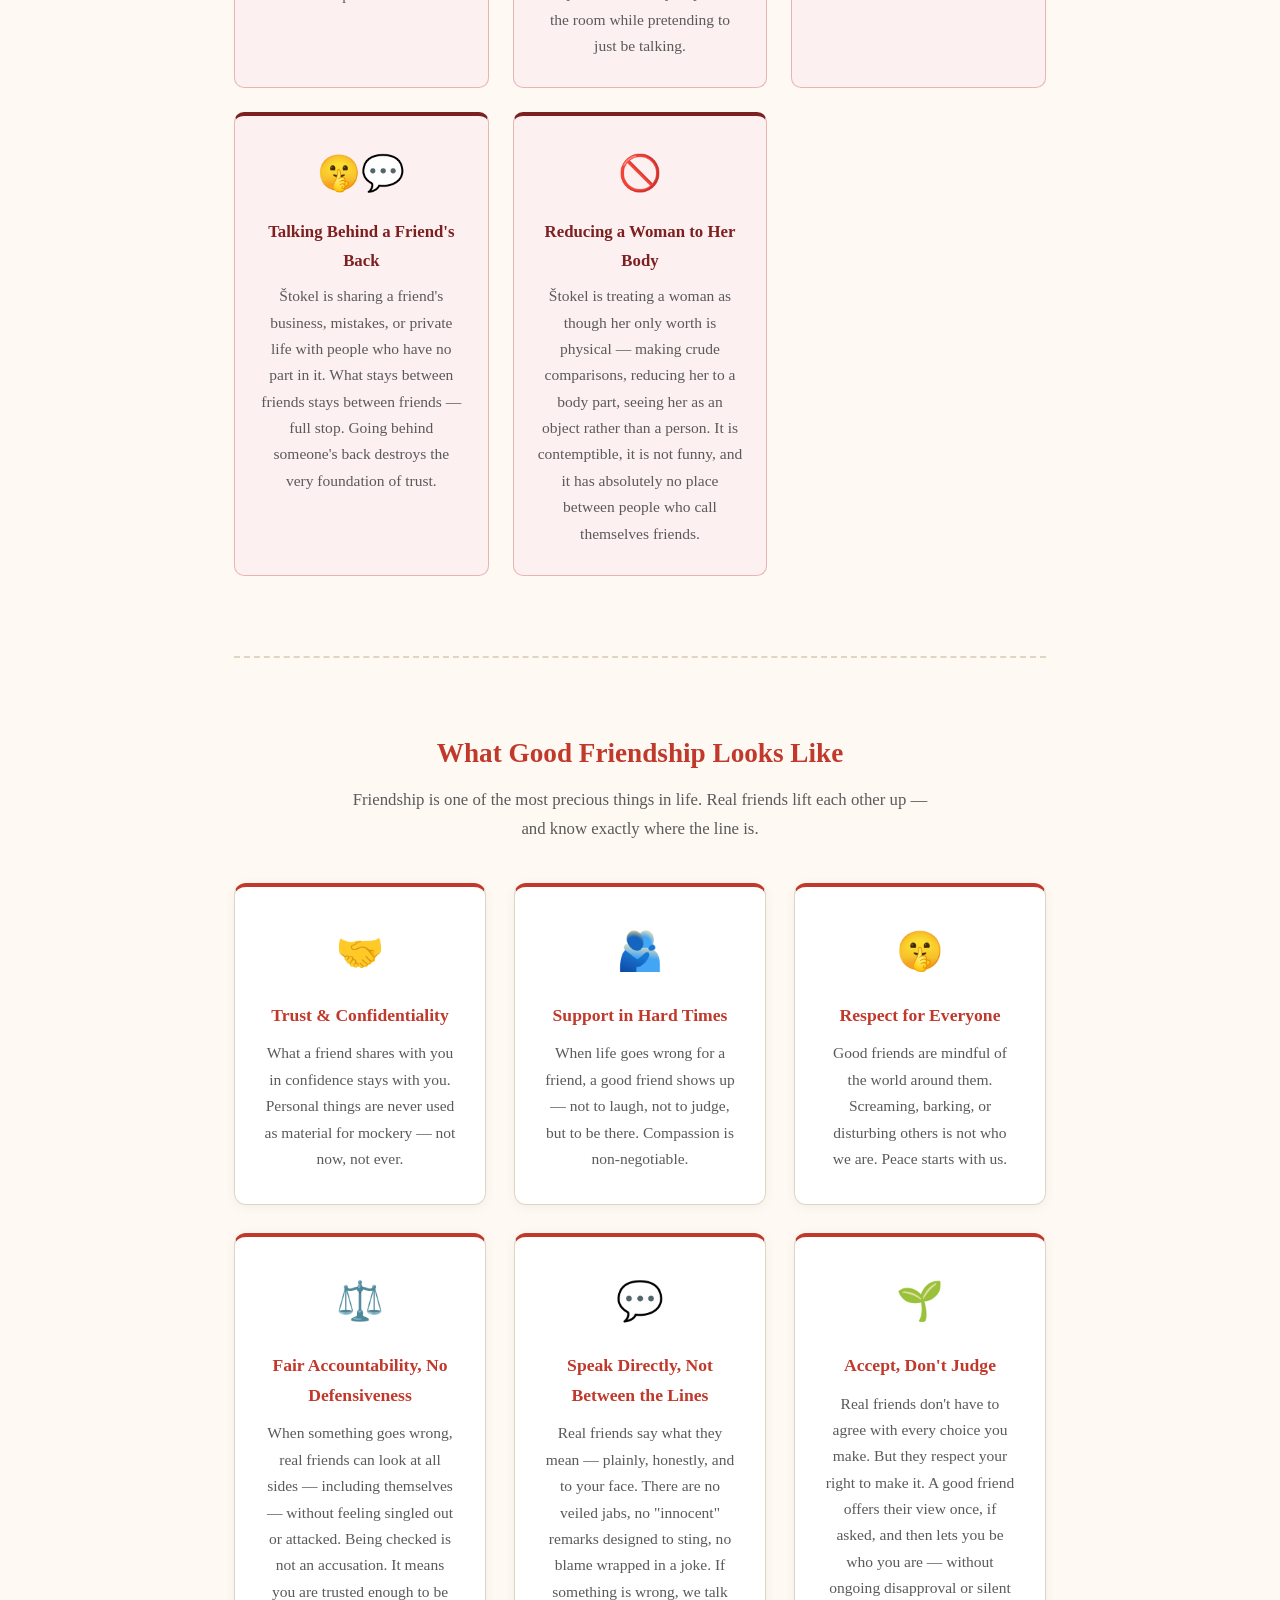
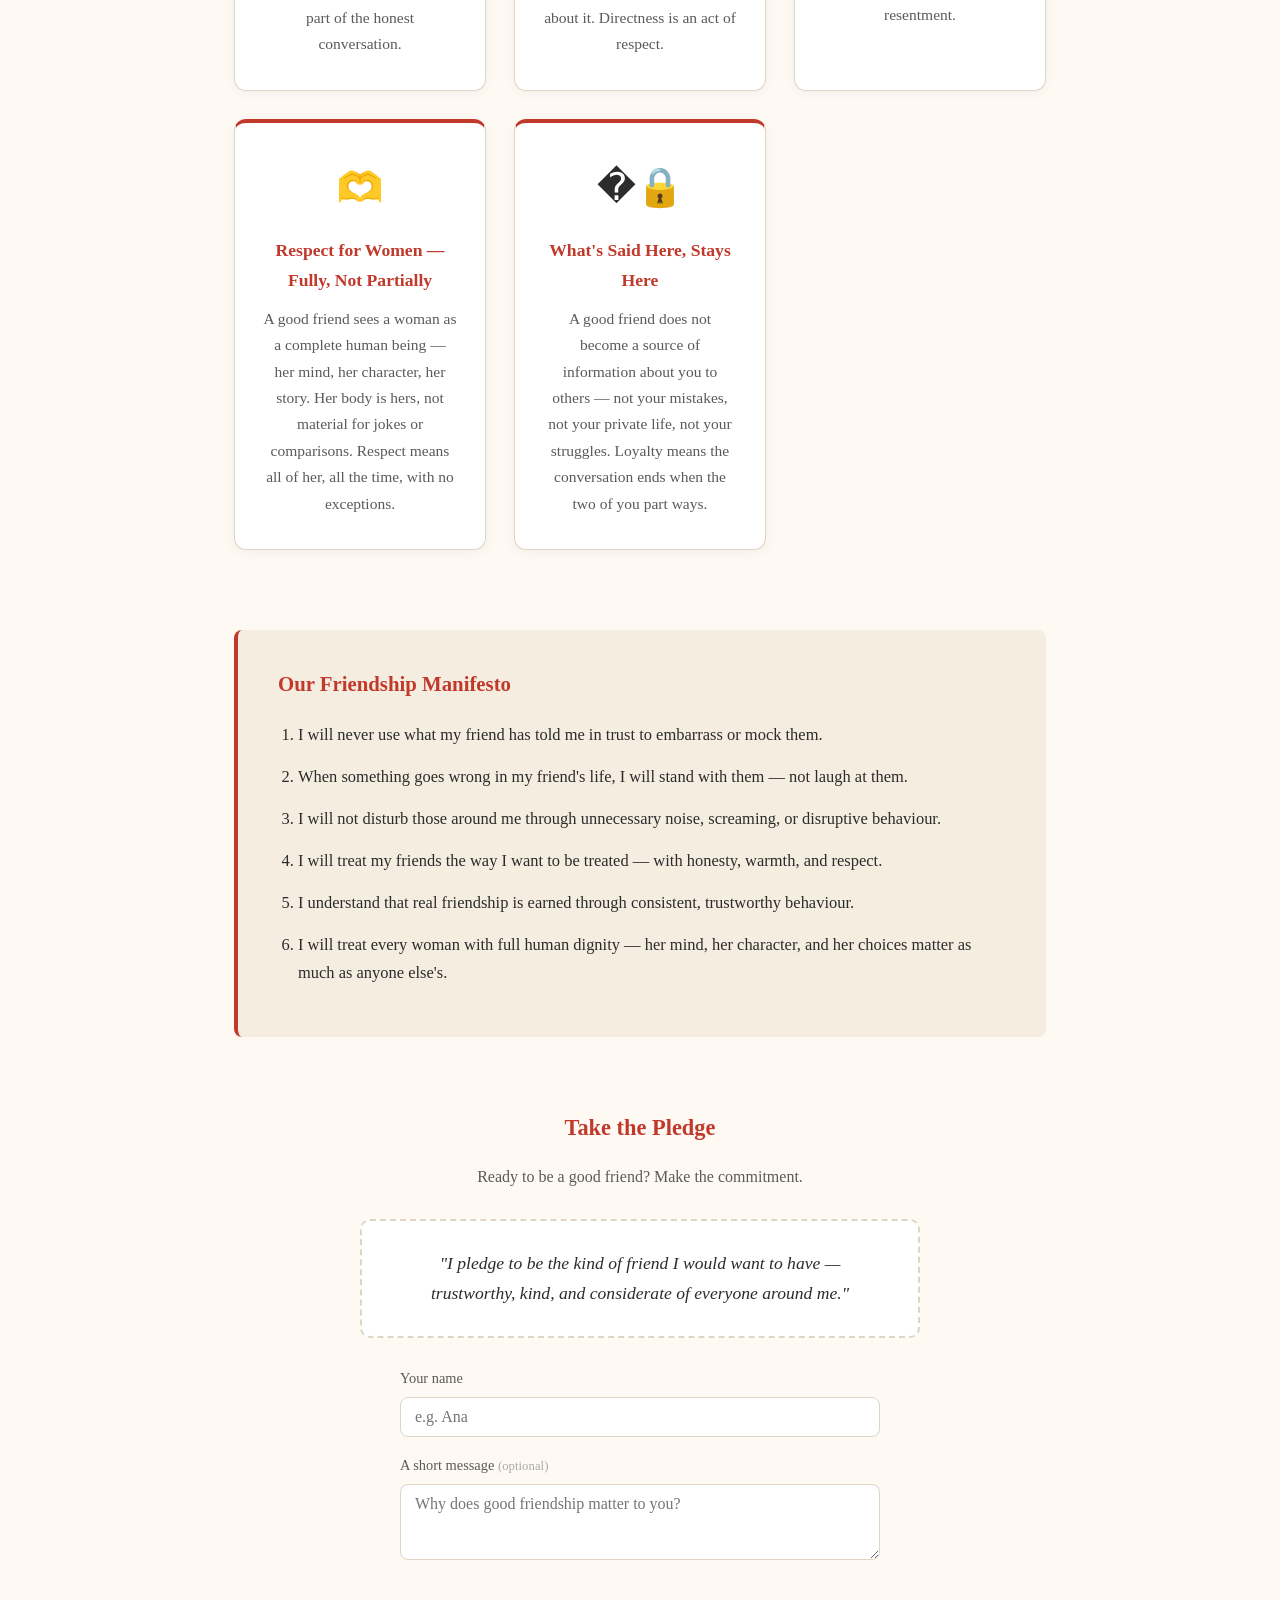
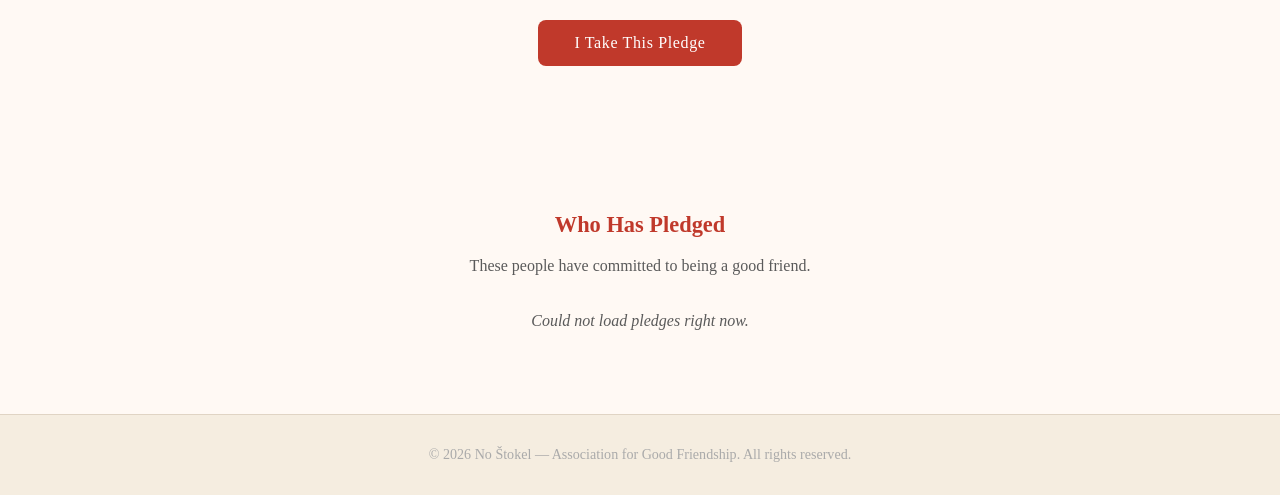
==== commit 4727a9dd: "Fix broken emoji on Respect for Women pillar; add objectification as Štokel" ====
--- a/index.html
+++ b/index.html
@@ -103,6 +103,18 @@
           </p>
         </article>
 
+        <article class="stokel-card">
+          <span class="icon">🚫</span>
+          <h3>Reducing a Woman to Her Body</h3>
+          <p>
+            Štokel is treating a woman as though her only worth is physical —
+            making crude comparisons, reducing her to a body part, seeing her
+            as an object rather than a person. It is contemptible, it is not
+            funny, and it has absolutely no place between people who call
+            themselves friends.
+          </p>
+        </article>
+
       </div>
     </section>
 
@@ -180,7 +192,18 @@
         </article>
 
         <article class="pillar">
-          <span class="icon">🔒</span>
+          <span class="icon">🫶</span>
+          <h3>Respect for Women — Fully, Not Partially</h3>
+          <p>
+            A good friend sees a woman as a complete human being — her mind,
+            her character, her story. Her body is hers, not material for jokes
+            or comparisons. Respect means all of her, all the time, with no
+            exceptions.
+          </p>
+        </article>
+
+        <article class="pillar">
+          <span class="icon">�🔒</span>
           <h3>What's Said Here, Stays Here</h3>
           <p>
             A good friend does not become a source of information about you
@@ -202,6 +225,7 @@
         <li>I will not disturb those around me through unnecessary noise, screaming, or disruptive behaviour.</li>
         <li>I will treat my friends the way I want to be treated — with honesty, warmth, and respect.</li>
         <li>I understand that real friendship is earned through consistent, trustworthy behaviour.</li>
+        <li>I will treat every woman with full human dignity — her mind, her character, and her choices matter as much as anyone else's.</li>
       </ol>
     </section>
 
@@ -225,7 +249,7 @@
         </div>
         <!-- Cloudflare Turnstile robot check -->
         <!-- Replace data-sitekey with your key from: dash.cloudflare.com → Turnstile → Create widget -->
-        <div class="cf-turnstile" data-sitekey="1x00000000000000000000AA" data-theme="light"></div>
+        <div class="cf-turnstile" data-sitekey="0x4AAAAAACwRaBp6vMbW6l7X" data-theme="light"></div>
         <button class="pledge-btn" type="submit">I Take This Pledge</button>
         <p class="pledge-feedback" id="pledgeFeedback" aria-live="polite"></p>
       </form>
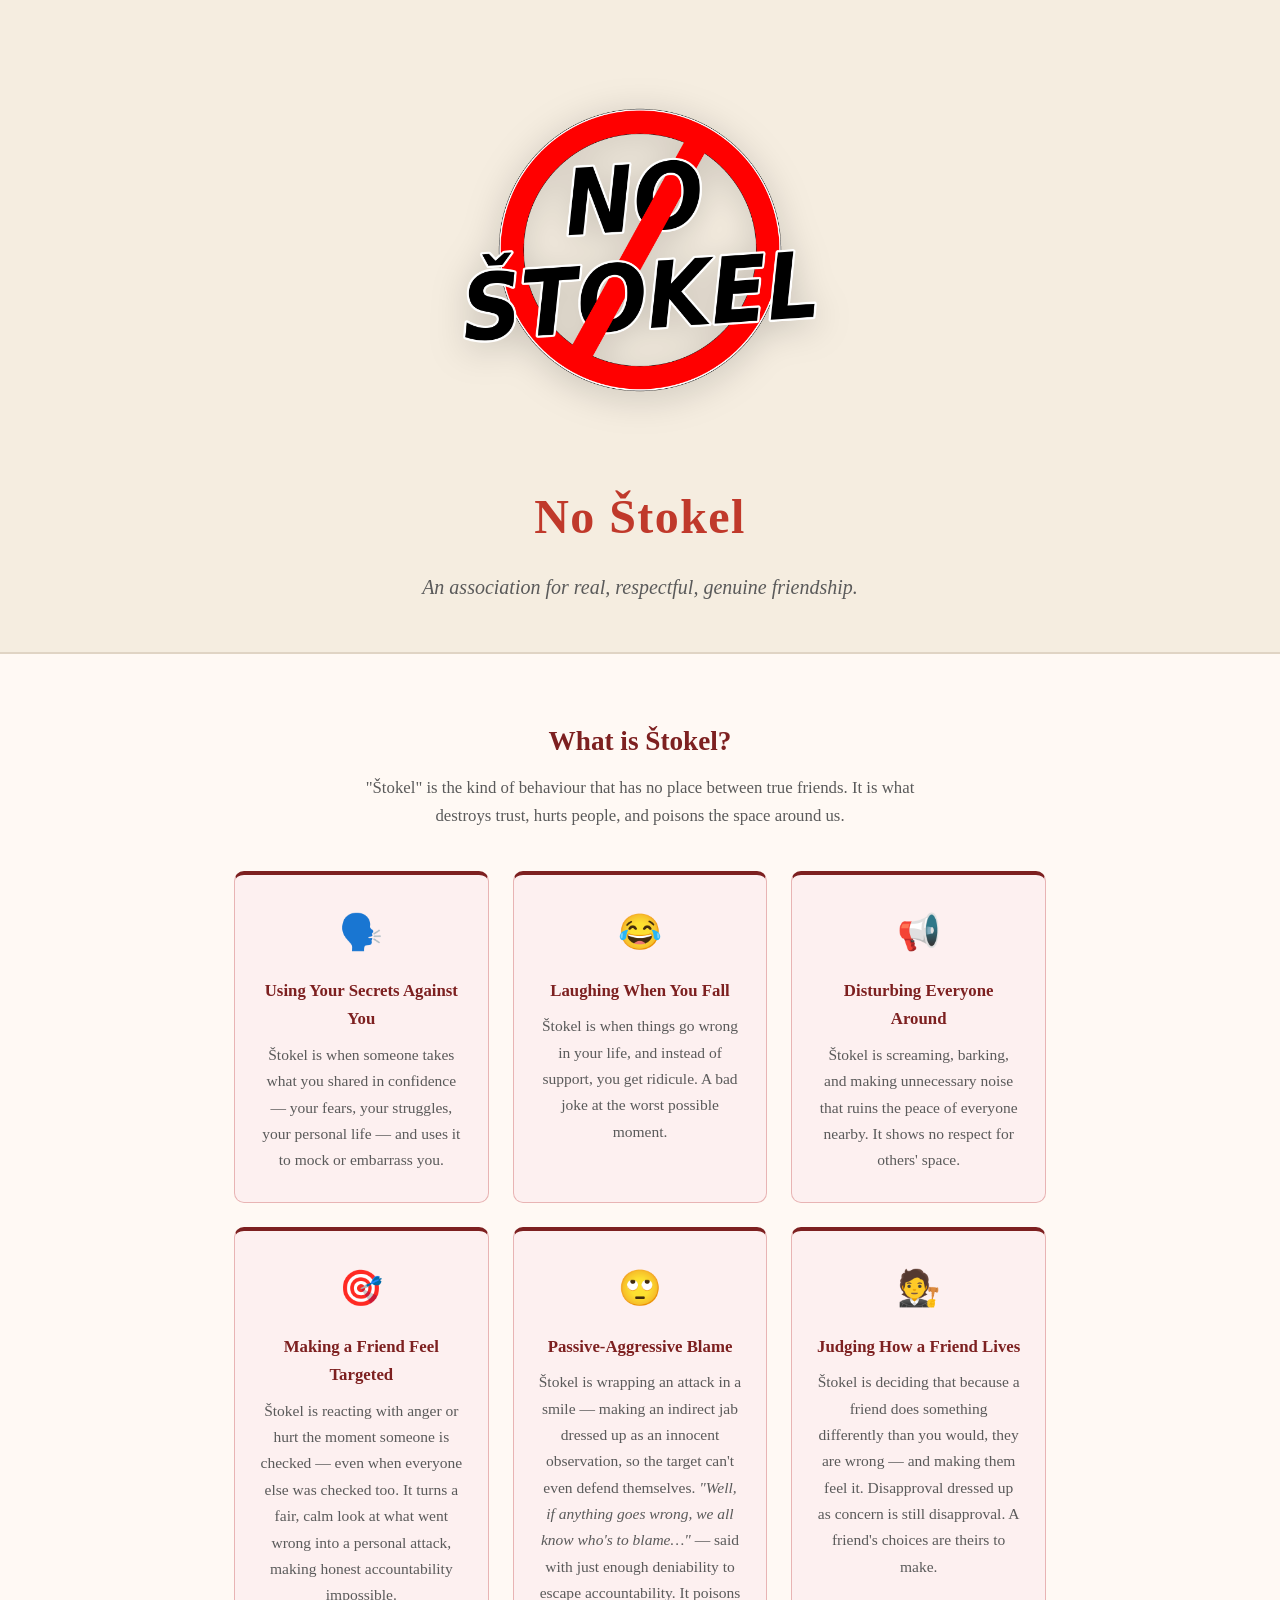
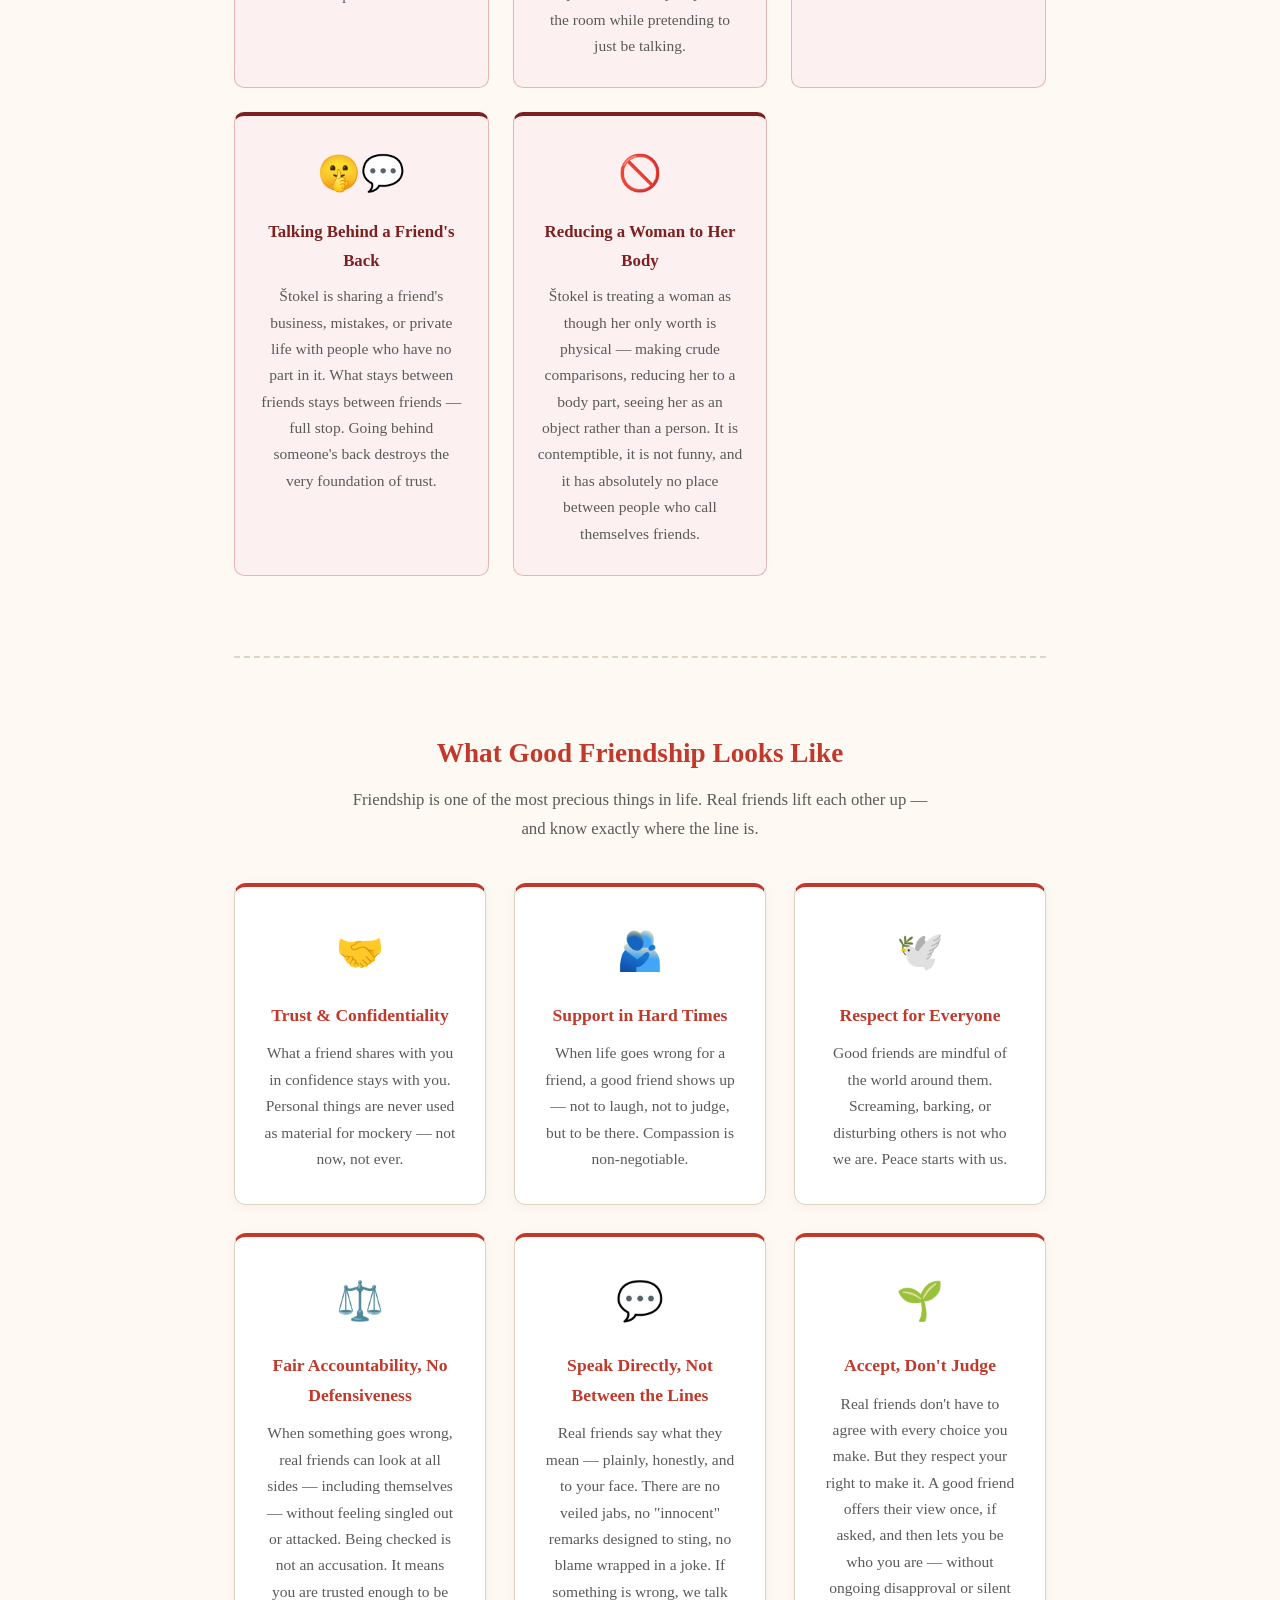
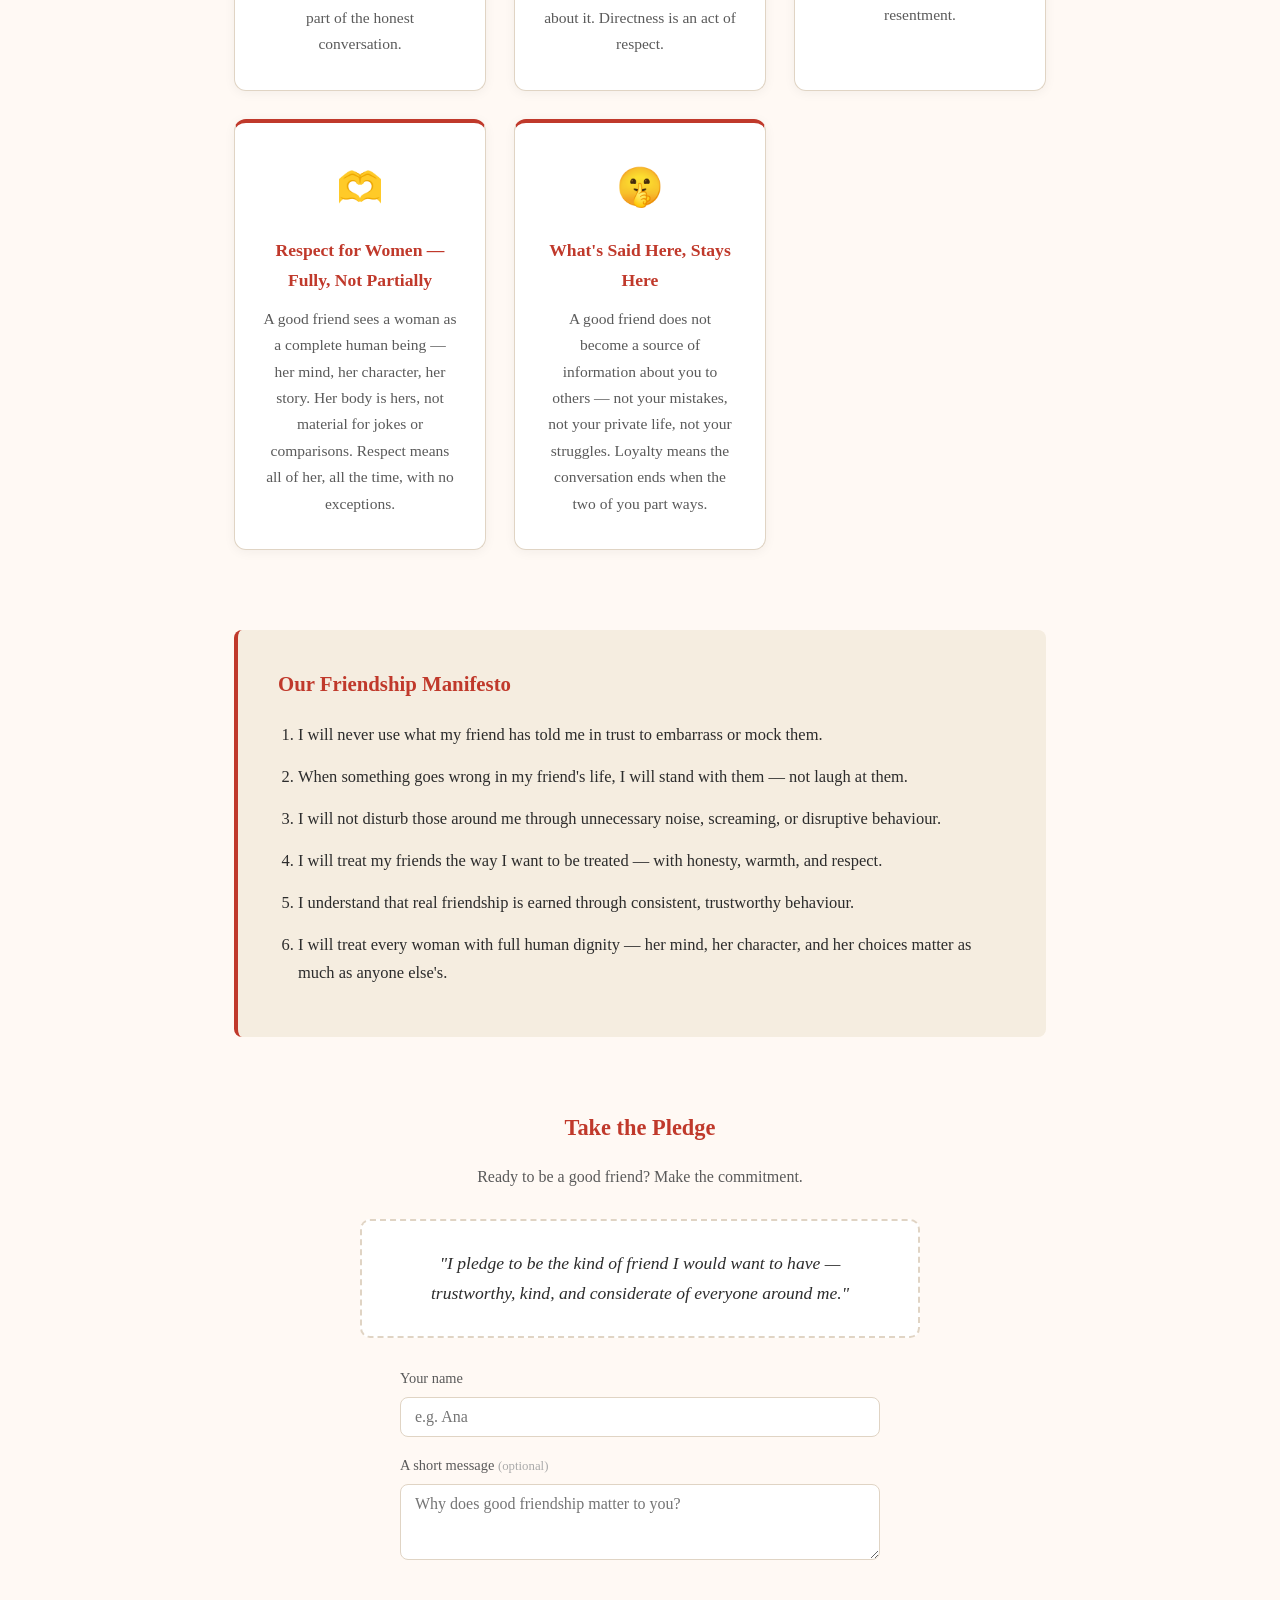
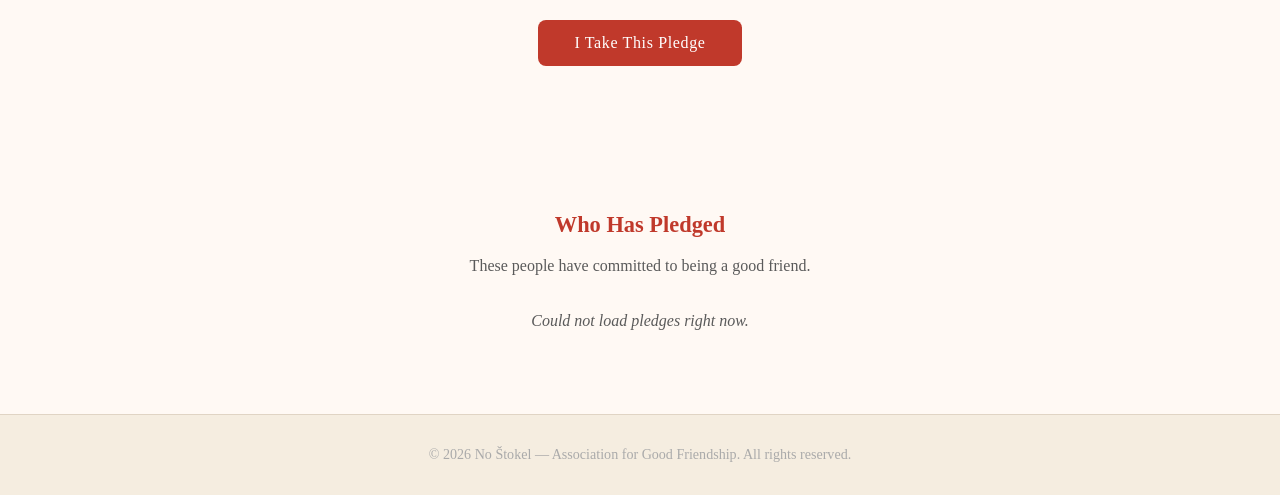
==== commit 05237c73: "Fix emojis: shhh on Stays Here, dove on Respect for Everyone, add women respect pillar" ====
--- a/index.html
+++ b/index.html
@@ -150,7 +150,7 @@
         </article>
 
         <article class="pillar">
-          <span class="icon">🤫</span>
+          <span class="icon">🕊️</span>
           <h3>Respect for Everyone</h3>
           <p>
             Good friends are mindful of the world around them. Screaming, barking,
@@ -203,7 +203,7 @@
         </article>
 
         <article class="pillar">
-          <span class="icon">�🔒</span>
+          <span class="icon">🤫</span>
           <h3>What's Said Here, Stays Here</h3>
           <p>
             A good friend does not become a source of information about you
